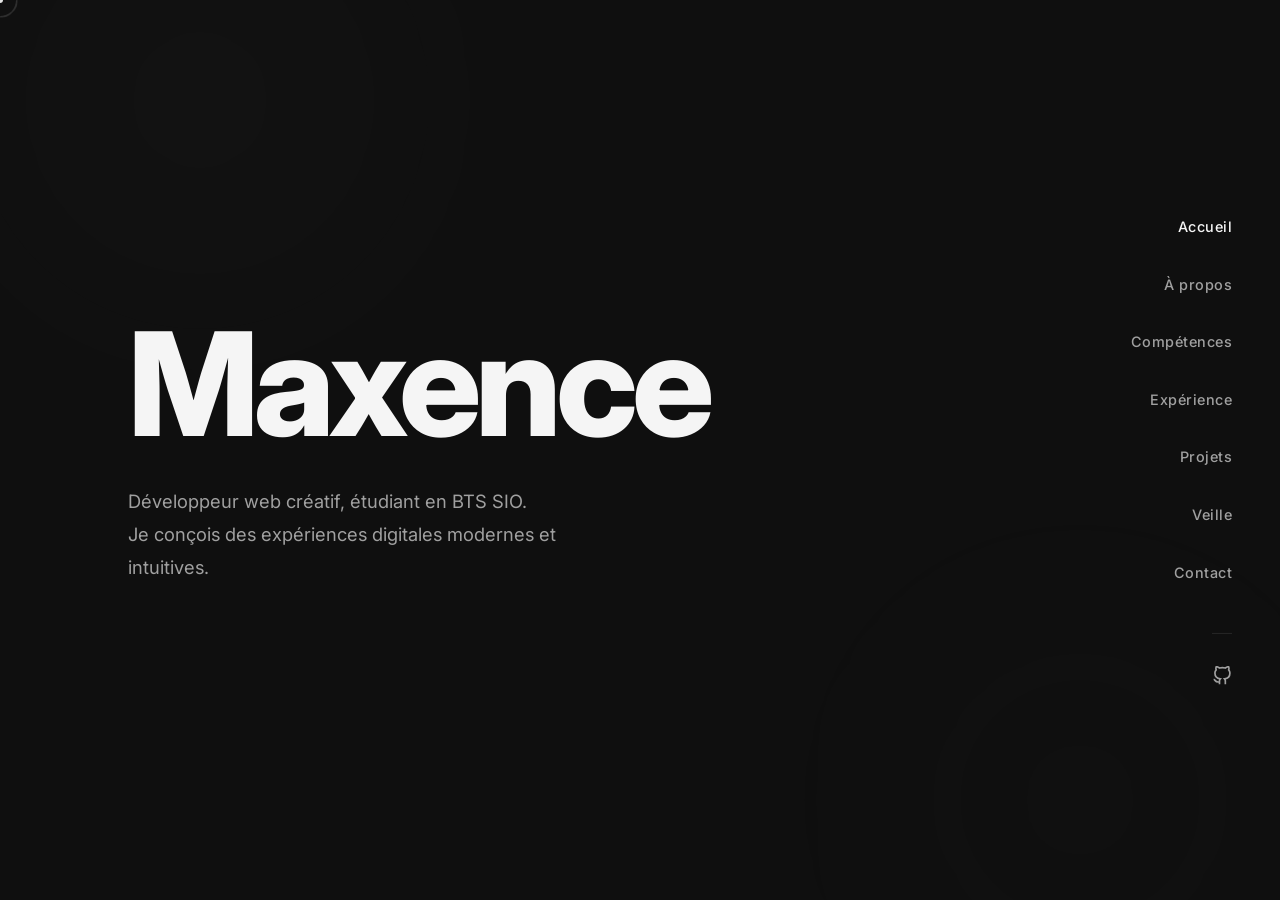
==== index.html @ 4eb8b2f7 "Add files via upload" ====
<!DOCTYPE html>
<html lang="fr">
<head>
  <meta charset="utf-8" />
  <meta name="viewport" content="width=device-width, initial-scale=1" />
  <title>Maxence — Portfolio</title>
  <link rel="stylesheet" href="style.css" />
</head>
<body>
  <nav class="navbar">
    <ul class="nav-links">
       <li><a href="index.html" class="nav-link" style="color: var(--text-primary);">Accueil</a></li>
        <li><a href="apropos.html" class="nav-link">À propos</a></li>
        <li><a href="competences.html" class="nav-link">Compétences</a></li>
        <li><a href="experience.html" class="nav-link">Expérience</a></li>
        <li><a href="projet.html" class="nav-link">Projets</a></li>
        <li><a href="veille.html" class="nav-link">Veille</a></li>
        <li><a href="contact.html" class="nav-link">Contact</a></li>
    </ul>

   <div class="nav-socials">
      <a href="https://github.com/Maxence71m" target="_blank" class="social-link" aria-label="GitHub">
        <svg width="20" height="20" viewBox="0 0 24 24" fill="none" stroke="currentColor" stroke-width="2">
          <path d="M9 19c-5 1.5-5-2.5-7-3m14 6v-3.87a3.37 3.37 0 0 0-.94-2.61c3.14-.35 6.44-1.54 6.44-7A5.44 5.44 0 0 0 20 4.77 5.07 5.07 0 0 0 19.91 1S18.73.65 16 2.48a13.38 13.38 0 0 0-7 0C6.27.65 5.09 1 5.09 1A5.07 5.07 0 0 0 5 4.77a5.44 5.44 0 0 0-1.5 3.78c0 5.42 3.3 6.61 6.44 7A3.37 3.37 0 0 0 9 18.13V22"></path>
        </svg>
      </a>
    </div>
  </nav>

  <main id="accueil">
    <div class="hero-content">
      <div class="hero-text">
        <h1 class="hero-title">
          <span class="title-word" data-text="Maxence">Maxence</span>
        </h1>
        <p class="hero-description">
          Développeur web créatif, étudiant en BTS SIO.<br>
          Je conçois des expériences digitales modernes et intuitives.
        </p>
      </div>
    </div>

    <div class="background">
      <div class="gradient-blur gradient-1"></div>
      <div class="gradient-blur gradient-2"></div>
    </div>
  </main>

  <div class="cursor-dot"></div>
  <div class="cursor-outline"></div>

  <script src="script.js"></script>
</body>
</html>
---- style.css ----
@import url('https://fonts.googleapis.com/css2?family=Syne:wght@400;500;600;700;800&family=Inter:wght@300;400;500;600&display=swap');

* {
  margin: 0;
  padding: 0;
  box-sizing: border-box;
}

:root {
  --bg: #0f0f0f;
  --text-primary: #f5f5f5;
  --text-secondary: #a0a0a0;
  --accent: #4a4a4a;
  --accent-light: #6a6a6a;
}

html {
  scroll-behavior: smooth;
}

body {
  font-family: 'Inter', -apple-system, BlinkMacSystemFont, sans-serif;
  background: var(--bg);
  color: var(--text-primary);
  overflow-x: hidden;
  line-height: 1.6;
  cursor: none;
}

/* Navbar verticale à droite */
.navbar {
  position: fixed;
  right: 3rem;
  top: 50%;
  transform: translateY(-50%);
  z-index: 1000;
  display: flex;
  flex-direction: column;
  align-items: flex-end;
  gap: 3rem;
}

.nav-links {
  list-style: none;
  display: flex;
  flex-direction: column;
  align-items: flex-end;
  gap: 2rem;
}

.nav-link {
  color: var(--text-secondary);
  text-decoration: none;
  font-size: 0.9rem;
  font-weight: 500;
  letter-spacing: 0.5px;
  position: relative;
  transition: all 0.3s cubic-bezier(0.4, 0, 0.2, 1);
  padding: 0.5rem 0;
}

.nav-link::before {
  content: '';
  position: absolute;
  right: -20px;
  top: 50%;
  transform: translateY(-50%);
  width: 0;
  height: 1px;
  background: var(--text-primary);
  transition: width 0.3s cubic-bezier(0.4, 0, 0.2, 1);
}

.nav-link:hover {
  color: var(--text-primary);
  transform: translateX(-5px);
}

.nav-link:hover::before {
  width: 15px;
}

.nav-socials {
  display: flex;
  flex-direction: column;
  gap: 1.5rem;
  padding-top: 2rem;
  border-top: 1px solid rgba(255, 255, 255, 0.1);
}

.social-link {
  color: var(--text-secondary);
  transition: all 0.3s ease;
  display: flex;
  align-items: center;
  justify-content: center;
}

.social-link:hover {
  color: var(--text-primary);
  transform: translateY(-3px);
}

/* Hero Section */
main {
  min-height: 100vh;
  display: flex;
  align-items: center;
  padding: 0 4rem 0 8rem;
  position: relative;
  overflow: hidden;
}

.hero-content {
  max-width: 800px;
  z-index: 10;
  position: relative;
}

.hero-text {
  animation: fadeInUp 1.2s cubic-bezier(0.16, 1, 0.3, 1) both;
}

@keyframes fadeInUp {
  from {
    opacity: 0;
    transform: translateY(40px);
  }
  to {
    opacity: 1;
    transform: translateY(0);
  }
}

.hero-title {
  font-size: clamp(4rem, 12vw, 9rem);
  font-weight: 800;
  line-height: 0.95;
  margin-bottom: 2rem;
  letter-spacing: -0.04em;
  color: var(--text-primary);
}

.title-word {
  display: inline-block;
  animation: slideIn 1s cubic-bezier(0.16, 1, 0.3, 1) 0.3s both;
}

@keyframes slideIn {
  from {
    opacity: 0;
    transform: translateX(-50px);
  }
  to {
    opacity: 1;
    transform: translateX(0);
  }
}

.hero-description {
  font-size: 1.15rem;
  color: var(--text-secondary);
  line-height: 1.8;
  max-width: 500px;
  font-weight: 400;
  animation: fadeIn 1s ease 0.8s both;
}

@keyframes fadeIn {
  from {
    opacity: 0;
  }
  to {
    opacity: 1;
  }
}

/* Background subtil */
.background {
  position: absolute;
  top: 0;
  left: 0;
  width: 100%;
  height: 100%;
  overflow: hidden;
  z-index: 1;
  opacity: 0.4;
}

.gradient-blur {
  position: absolute;
  border-radius: 50%;
  filter: blur(120px);
  opacity: 0.6;
  animation: float 25s infinite ease-in-out;
}

.gradient-1 {
  width: 600px;
  height: 600px;
  background: radial-gradient(circle, rgba(100, 100, 100, 0.3) 0%, transparent 70%);
  top: -200px;
  left: -100px;
  animation-delay: 0s;
}

.gradient-2 {
  width: 500px;
  height: 500px;
  background: radial-gradient(circle, rgba(80, 80, 80, 0.2) 0%, transparent 70%);
  bottom: -150px;
  right: -50px;
  animation-delay: 12s;
}

@keyframes float {
  0%, 100% {
    transform: translate(0, 0);
  }
  33% {
    transform: translate(60px, -60px);
  }
  66% {
    transform: translate(-60px, 60px);
  }
}

/* Curseur Custom */
.cursor-dot {
  width: 6px;
  height: 6px;
  background: var(--text-primary);
  border-radius: 50%;
  position: fixed;
  top: 0;
  left: 0;
  pointer-events: none;
  z-index: 10000;
  transform: translate(-50%, -50%);
  transition: transform 0.2s cubic-bezier(0.4, 0, 0.2, 1);
  mix-blend-mode: difference;
}

.cursor-outline {
  width: 35px;
  height: 35px;
  border: 1px solid var(--text-primary);
  border-radius: 50%;
  position: fixed;
  top: 0;
  left: 0;
  pointer-events: none;
  z-index: 10000;
  transform: translate(-50%, -50%);
  transition: transform 0.15s cubic-bezier(0.4, 0, 0.2, 1);
  opacity: 0.3;
  mix-blend-mode: difference;
}

/* Responsive */
@media (max-width: 1024px) {
  .navbar {
    right: 2rem;
  }

  main {
    padding: 0 3rem 0 4rem;
  }
}

@media (max-width: 768px) {
  .navbar {
    position: fixed;
    top: auto;
    bottom: 0;
    right: 0;
    left: 0;
    transform: none;
    flex-direction: row;
    justify-content: center;
    align-items: center;
    background: rgba(15, 15, 15, 0.95);
    backdrop-filter: blur(10px);
    padding: 1.5rem;
    border-top: 1px solid rgba(255, 255, 255, 0.1);
  }

  .nav-links {
    flex-direction: row;
    gap: 2rem;
  }

  .nav-link::before {
    display: none;
  }

  .nav-link:hover {
    transform: translateY(-3px);
  }

  .nav-socials {
    display: none;
  }

  main {
    padding: 0 2rem;
    align-items: center;
    justify-content: center;
    text-align: center;
  }

  .hero-content {
    max-width: 100%;
  }

  .hero-title {
    font-size: 3.5rem;
  }

  .hero-description {
    max-width: 100%;
    margin: 0 auto;
  }

  .cursor-dot,
  .cursor-outline {
    display: none;
  }

  body {
    cursor: auto !important;
  }

  a, button {
    cursor: pointer !important;
  }
}

/* --- Animations Hero améliorées --- */

/* Animation du nom Maxence */
.hero-title {
  position: relative;
  display: inline-block;
  animation: fadeSlideIn 1s cubic-bezier(0.16, 1, 0.3, 1) forwards;
}

/* Animation flottante pour la description */
.hero-description {
  opacity: 0;
  animation: floatIn 1.2s ease forwards 0.6s; /* délai pour apparaître après le titre */
}

/* Keyframes */
@keyframes fadeSlideIn {
  0% {
    opacity: 0;
    transform: translateY(-30px) scale(0.9);
  }
  60% {
    opacity: 1;
    transform: translateY(10px) scale(1.05);
  }
  100% {
    transform: translateY(0) scale(1);
  }
}

@keyframes floatIn {
  0% {
    opacity: 0;
    transform: translateY(20px);
  }
  100% {
    opacity: 1;
    transform: translateY(0);
  }
}

/* Animation légère en boucle pour donner un peu de vie */
.hero-content {
  animation: subtleFloat 6s ease-in-out infinite;
}

@keyframes subtleFloat {
  0%, 100% { transform: translateY(0); }
  50% { transform: translateY(5px); }
}

/* --- Ajout pour la page À propos --- */

/* Augmente un peu la largeur du texte pour la page à propos */
.about-content {
  max-width: 900px; 
}

/* Espacement entre les paragraphes */
.about-text p {
  margin-bottom: 1.5rem;
  font-size: 1.1rem;
  color: var(--text-secondary);
}

/* Met en valeur les mots importants en gras */
.about-text strong {
  color: var(--text-primary);
  font-weight: 600;
}


/* --- BOUTONS CV (Version Premium) --- */

.cv-actions {
  margin-top: 3rem;
  display: flex;
  gap: 1.5rem;
  flex-wrap: wrap; /* Pour le mobile */
}

/* Style de base pour tous les boutons */
.btn {
  display: inline-flex;
  align-items: center;
  justify-content: center;
  gap: 0.8rem;
  padding: 0.9rem 2rem; /* Plus grand = plus clicable */
  border-radius: 50px;
  text-decoration: none;
  font-weight: 600;
  font-size: 0.95rem;
  transition: all 0.3s cubic-bezier(0.25, 0.46, 0.45, 0.94);
  letter-spacing: 0.5px;
}

.btn svg {
  transition: transform 0.3s ease;
}

/* BOUTON PRINCIPAL (Télécharger) : Blanc sur Noir */
.btn-primary {
  background: var(--text-primary); /* Fond blanc */
  color: var(--bg); /* Texte noir */
  border: 1px solid var(--text-primary);
  box-shadow: 0 4px 15px rgba(255, 255, 255, 0.2); /* Lueur blanche */
}

.btn-primary:hover {
  transform: translateY(-4px);
  box-shadow: 0 8px 25px rgba(255, 255, 255, 0.4); /* Grosse lueur au survol */
}

/* BOUTON SECONDAIRE (Aperçu) : Transparent */
.btn-secondary {
  background: transparent;
  color: var(--text-secondary);
  border: 1px solid rgba(255, 255, 255, 0.2);
}

.btn-secondary:hover {
  border-color: var(--text-primary);
  color: var(--text-primary);
  background: rgba(255, 255, 255, 0.05);
  transform: translateY(-2px);
}

/* Animation de l'icône au survol */
.btn:hover svg {
  transform: scale(1.1);
}

/* Mobile : Boutons pleine largeur */
@media (max-width: 768px) {
  .cv-actions {
    flex-direction: column;
    gap: 1rem;
    width: 100%;
  }
  
  .btn {
    width: 100%;
  }
}



























/* ------------------------------------------------------------------------------ */
/* --- PAGE COMPÉTENCES (Version PRO - Tout Gris) --- */

.skills-container {
  width: 100%;
  max-width: 900px;
  padding-top: 4rem;
}

.section-title {
  font-family: 'Syne', sans-serif;
  font-size: 1.5rem;
  font-weight: 600;
  margin-bottom: 1.5rem;
  color: var(--text-primary);
  display: flex;
  align-items: center;
  gap: 1rem;
}

.section-title::after {
  content: '';
  height: 1px;
  flex: 1;
  background: rgba(255, 255, 255, 0.1);
}

/* La Grille */
.skills-grid {
  display: grid;
  grid-template-columns: repeat(auto-fill, minmax(140px, 1fr));
  gap: 1.5rem;
}

/* Les Cartes */
.skill-card {
  background: rgba(255, 255, 255, 0.03);
  border: 1px solid rgba(255, 255, 255, 0.05);
  border-radius: 12px;
  padding: 1.5rem;
  display: flex;
  flex-direction: column;
  align-items: center;
  justify-content: center;
  gap: 1rem;
  transition: all 0.3s cubic-bezier(0.4, 0, 0.2, 1);
  cursor: default;
}

/* GESTION UNIFIÉE DES ICÔNES ET SVG */
/* Tout le monde en gris par défaut */
.skill-card i,
.skill-card svg {
  font-size: 3rem; /* Taille pour les icônes texte */
  color: var(--text-secondary); 
  fill: var(--text-secondary); /* Important pour les SVG */
  transition: all 0.3s ease;
}

.skill-card span {
  font-size: 0.9rem;
  font-weight: 500;
  color: var(--text-secondary);
  transition: color 0.3s ease;
}

/* Effet Hover sur la carte */
.skill-card:hover {
  transform: translateY(-5px);
  background: rgba(255, 255, 255, 0.06);
  border-color: rgba(255, 255, 255, 0.2);
}

/* Au survol, TOUT passe en blanc brillant */
.skill-card:hover i,
.skill-card:hover svg {
  color: var(--text-primary);
  fill: var(--text-primary);
  transform: scale(1.1);
}

.skill-card:hover span {
  color: var(--text-primary);
}

/* Mobile */
@media (max-width: 768px) {
  .skills-grid {
    grid-template-columns: repeat(2, 1fr);
  }
  .skills-container {
    padding-top: 2rem;
    padding-bottom: 6rem;
  }
}

/* --- PAGE EXPÉRIENCE (Timeline) --- */

.timeline-container {
  max-width: 800px;
  width: 100%;
  padding-top: 4rem;
  padding-bottom: 4rem;
}

.timeline {
  position: relative;
  margin-top: 3rem;
  padding-left: 2rem;
  border-left: 2px solid rgba(255, 255, 255, 0.1);
}

.timeline-item {
  position: relative;
  margin-bottom: 3rem;
  padding-left: 2rem;
}

/* Le point lumineux sur la ligne */
.timeline-item::before {
  content: '';
  position: absolute;
  left: -2.6rem; /* Ajustement pour centrer sur la ligne */
  top: 0;
  width: 16px;
  height: 16px;
  background: var(--bg);
  border: 2px solid var(--text-secondary);
  border-radius: 50%;
  transition: all 0.3s ease;
  z-index: 1;
}

/* Quand on survole une expérience, le point s'allume */
.timeline-item:hover::before {
  background: var(--text-primary);
  border-color: var(--text-primary);
  box-shadow: 0 0 15px rgba(255, 255, 255, 0.3);
}

.timeline-date {
  font-size: 0.9rem;
  color: var(--text-secondary);
  margin-bottom: 0.5rem;
  display: block;
  font-family: 'Syne', sans-serif;
}

.timeline-content {
  background: rgba(255, 255, 255, 0.03);
  border: 1px solid rgba(255, 255, 255, 0.05);
  border-radius: 12px;
  padding: 1.5rem;
  transition: all 0.3s cubic-bezier(0.4, 0, 0.2, 1);
}

.timeline-item:hover .timeline-content {
  background: rgba(255, 255, 255, 0.06);
  border-color: rgba(255, 255, 255, 0.2);
  transform: translateX(10px); /* Petite animation vers la droite */
}

.timeline-content h3 {
  font-size: 1.2rem;
  color: var(--text-primary);
  margin-bottom: 0.3rem;
}

.timeline-content .company {
  font-size: 1rem;
  color: #fff; /* Un peu plus blanc pour ressortir */
  font-weight: 500;
  display: block;
  margin-bottom: 1rem;
}

.timeline-content p {
  color: var(--text-secondary);
  font-size: 0.95rem;
  line-height: 1.6;
}

/* Les petits badges (tags) pour les technos */
.tags {
  display: flex;
  gap: 0.5rem;
  margin-top: 1rem;
  flex-wrap: wrap;
}

.tag {
  font-size: 0.75rem;
  padding: 4px 10px;
  border-radius: 20px;
  background: rgba(255, 255, 255, 0.1);
  color: var(--text-secondary);
  border: 1px solid rgba(255, 255, 255, 0.05);
}

/* Mobile */
@media (max-width: 768px) {
  .timeline {
    padding-left: 1rem;
  }
  .timeline-item {
    padding-left: 1rem;
  }
  .timeline-item::before {
    left: -1.6rem;
  }
}

/* --------------------------------------------------------------------- */
/* --- PAGE VEILLE --- */
/* =========================================
   PAGE VEILLE - DESIGN FINAL (PREMIUM)
   ========================================= */

/* --- 1. LES 3 BLOCS D'INTRO --- */
.veille-intro-container {
    display: grid;
    grid-template-columns: repeat(auto-fit, minmax(300px, 1fr));
    gap: 25px;
    margin-bottom: 60px;
}

.intro-box {
    /* Fond en dégradé subtil pour l'effet 3D */
    background: linear-gradient(145deg, rgba(255, 255, 255, 0.05) 0%, rgba(255, 255, 255, 0.01) 100%);
    border: 1px solid rgba(255, 255, 255, 0.08);
    backdrop-filter: blur(10px); /* Flou arrière-plan */
    padding: 25px;
    border-radius: 16px;
    box-shadow: 0 4px 15px rgba(0, 0, 0, 0.2);
    transition: transform 0.3s ease, border-color 0.3s ease, box-shadow 0.3s ease;
    display: flex;
    flex-direction: column;
}

.intro-box:hover {
    transform: translateY(-5px);
    border-color: rgba(255, 255, 255, 0.2);
    box-shadow: 0 8px 25px rgba(0, 0, 0, 0.3);
}

/* La case Highlight (Milieu) */
.intro-box.highlight {
    background: linear-gradient(145deg, rgba(255, 255, 255, 0.1) 0%, rgba(255, 255, 255, 0.03) 100%);
    border-left: 4px solid #fff; 
}

.intro-box h3 { margin-top: 0; margin-bottom: 15px; color: #fff; font-size: 1.3rem; }
.intro-box p { font-size: 0.95rem; color: #b0b8c4; line-height: 1.6; margin: 0; }


/* --- 2. LES ARTICLES (ACTUALITÉS) --- */

.section-title {
    font-size: 1.8rem;
    margin-bottom: 30px;
    border-bottom: 1px solid rgba(255,255,255,0.1);
    padding-bottom: 10px;
    display: inline-block;
}

/* Grille pour les articles */
.articles-grid {
    display: flex;
    flex-direction: column;
    gap: 30px;
    max-width: 900px; /* Largeur max pour la lecture */
}

/* Carte Article */
.article-card {
    background: rgba(20, 20, 20, 0.6);
    border: 1px solid rgba(255, 255, 255, 0.1);
    padding: 25px;
    border-radius: 16px;
    transition: transform 0.3s;
}

.article-card:hover {
    transform: translateY(-5px);
    background: rgba(40, 40, 40, 0.8);
}

/* Bordure rouge pour Danger */
.article-card.danger { border-color: rgba(220, 38, 38, 0.5); }

/* En-tête date/tag */
.card-meta {
    display: flex;
    justify-content: space-between;
    margin-bottom: 10px;
    font-size: 0.85rem;
    color: #888;
}

.tag { background: #333; padding: 2px 8px; border-radius: 4px; color: #fff; }

.article-card h3 { margin: 5px 0; color: #e2e8f0; font-size: 1.4rem; }
.source { font-style: italic; color: #666; font-size: 0.85rem; margin-bottom: 15px; }

/* Zone Analyse */
.avis {
    background: rgba(255, 255, 255, 0.05);
    padding: 15px;
    border-radius: 6px;
    font-size: 0.95rem;
    color: #ccc;
    margin: 20px 0;
    border-left: 2px solid #fff;
}

/* Bouton Lire */
.btn-read {
    display: inline-block;
    text-decoration: none;
    color: white;
    background: rgba(255,255,255,0.1);
    padding: 10px 20px;
    border-radius: 30px;
    font-size: 0.9rem;
    transition: background 0.3s, color 0.3s;
    font-weight: bold;
}

.btn-read:hover { background: #fff; color: #000; }

/* --------------------------------------------------------------------- */
/* --- PAGE CONTACT --- */

/* Conteneur global */
.contact-container {
  margin-top: 4rem;
  display: grid;
  grid-template-columns: 1fr 1.2fr;
  gap: 3rem;
  align-items: stretch;
}

/* Cartes */
.contact-card {
  background: rgba(255, 255, 255, 0.03);
  border: 1px solid rgba(255, 255, 255, 0.06);
  border-radius: 18px;
  padding: 2.5rem;
  transition: all 0.35s cubic-bezier(0.4, 0, 0.2, 1);
}

/* Hover léger (cohérent avec compétences / expérience) */
.contact-card:hover {
  background: rgba(255, 255, 255, 0.06);
  border-color: rgba(255, 255, 255, 0.15);
  transform: translateY(-6px);
}

/* Carte infos */
.info-card h2 {
  font-family: 'Syne', sans-serif;
  font-size: 1.4rem;
  margin-bottom: 1rem;
}

.info-card p {
  color: var(--text-secondary);
  margin-bottom: 2rem;
}

.info-item {
  display: flex;
  align-items: center;
  gap: 1rem;
  margin-bottom: 1.2rem;
  font-size: 0.95rem;
  color: var(--text-secondary);
}

.info-item .icon {
  font-size: 1.2rem;
}

.link-text {
  color: var(--text-primary);
  text-decoration: none;
  position: relative;
}

.link-text::after {
  content: '';
  position: absolute;
  left: 0;
  bottom: -2px;
  width: 0;
  height: 1px;
  background: var(--text-primary);
  transition: width 0.3s ease;
}

.link-text:hover::after {
  width: 100%;
}

/* ---------------- FORMULAIRE ---------------- */

.form-group {
  margin-bottom: 1.8rem;
  display: flex;
  flex-direction: column;
}

.form-group label {
  font-size: 0.85rem;
  color: var(--text-secondary);
  margin-bottom: 0.4rem;
}

.form-group input,
.form-group textarea {
  background: transparent;
  border: none;
  border-bottom: 1px solid rgba(255, 255, 255, 0.2);
  padding: 0.6rem 0;
  color: var(--text-primary);
  font-size: 0.95rem;
  font-family: inherit;
  transition: border-color 0.3s ease;
}

/* Focus propre */
.form-group input:focus,
.form-group textarea:focus {
  outline: none;
  border-bottom-color: var(--text-primary);
}

/* Placeholder discret */
.form-group input::placeholder,
.form-group textarea::placeholder {
  color: rgba(255, 255, 255, 0.35);
}

/* Bouton */
.btn-submit {
  margin-top: 1rem;
  align-self: flex-start;
  padding: 0.8rem 2.2rem;
  border-radius: 50px;
  border: 1px solid var(--text-primary);
  background: var(--text-primary);
  color: var(--bg);
  font-weight: 600;
  font-size: 0.9rem;
  cursor: pointer;
  transition: all 0.3s ease;
}

/* Hover bouton */
.btn-submit:hover {
  transform: translateY(-3px);
  box-shadow: 0 8px 25px rgba(255, 255, 255, 0.35);
}

/* ---------------- RESPONSIVE ---------------- */

@media (max-width: 900px) {
  .contact-container {
    grid-template-columns: 1fr;
    gap: 2rem;
  }

  .btn-submit {
    width: 100%;
    text-align: center;
  }
}

/* =========================================
   PAGE PROJETS - GRILLE ET CARTES
   ========================================= */

.projects-grid {
    display: grid;
    grid-template-columns: repeat(auto-fit, minmax(320px, 1fr));
    gap: 30px;
    margin-top: 50px;
}

/* Design de la carte projet */
.project-card {
    background: linear-gradient(145deg, rgba(255, 255, 255, 0.05) 0%, rgba(255, 255, 255, 0.01) 100%);
    border: 1px solid rgba(255, 255, 255, 0.08);
    backdrop-filter: blur(10px);
    padding: 30px;
    border-radius: 16px;
    box-shadow: 0 4px 15px rgba(0, 0, 0, 0.2);
    display: flex;
    flex-direction: column;
    justify-content: space-between; /* Pousse le bouton en bas */
    transition: transform 0.3s ease, border-color 0.3s ease;
}

.project-card:hover {
    transform: translateY(-5px);
    border-color: rgba(255, 255, 255, 0.2);
    background: linear-gradient(145deg, rgba(255, 255, 255, 0.08) 0%, rgba(255, 255, 255, 0.02) 100%);
}

.project-tags {
    display: flex;
    gap: 10px;
    margin-bottom: 15px;
    flex-wrap: wrap;
}

/* Réutilisation du style tag */
.project-card .tag {
    background: rgba(255, 255, 255, 0.1);
    padding: 4px 12px;
    border-radius: 20px;
    color: #fff;
    font-size: 0.8rem;
    font-weight: 500;
}

.project-card h3 {
    margin: 0 0 15px 0;
    color: #fff;
    font-size: 1.4rem;
}

.project-desc {
    color: #b0b8c4;
    font-size: 0.95rem;
    line-height: 1.6;
    margin-bottom: 25px;
}

/* Bouton pour aller voir le projet */
.btn-project {
    display: inline-block;
    text-decoration: none;
    color: #000;
    background: #fff;
    padding: 10px 20px;
    border-radius: 8px;
    font-size: 0.9rem;
    font-weight: bold;
    text-align: center;
    transition: background 0.3s, transform 0.2s;
    width: fit-content;
}

.btn-project:hover {
    background: #ddd;
    transform: translateX(5px); /* Petite animation vers la droite */
}

/* --- Carte "Vide" pour les projets à venir --- */
.empty-card {
    border: 1px dashed rgba(255, 255, 255, 0.2);
    background: transparent;
}

.empty-card:hover {
    transform: none;
    border-color: rgba(255, 255, 255, 0.4);
}

.btn-project.disabled {
    background: rgba(255, 255, 255, 0.1);
    color: #666;
    cursor: not-allowed;
}
.btn-project.disabled:hover {
    transform: none;
    background: rgba(255, 255, 255, 0.1);
}
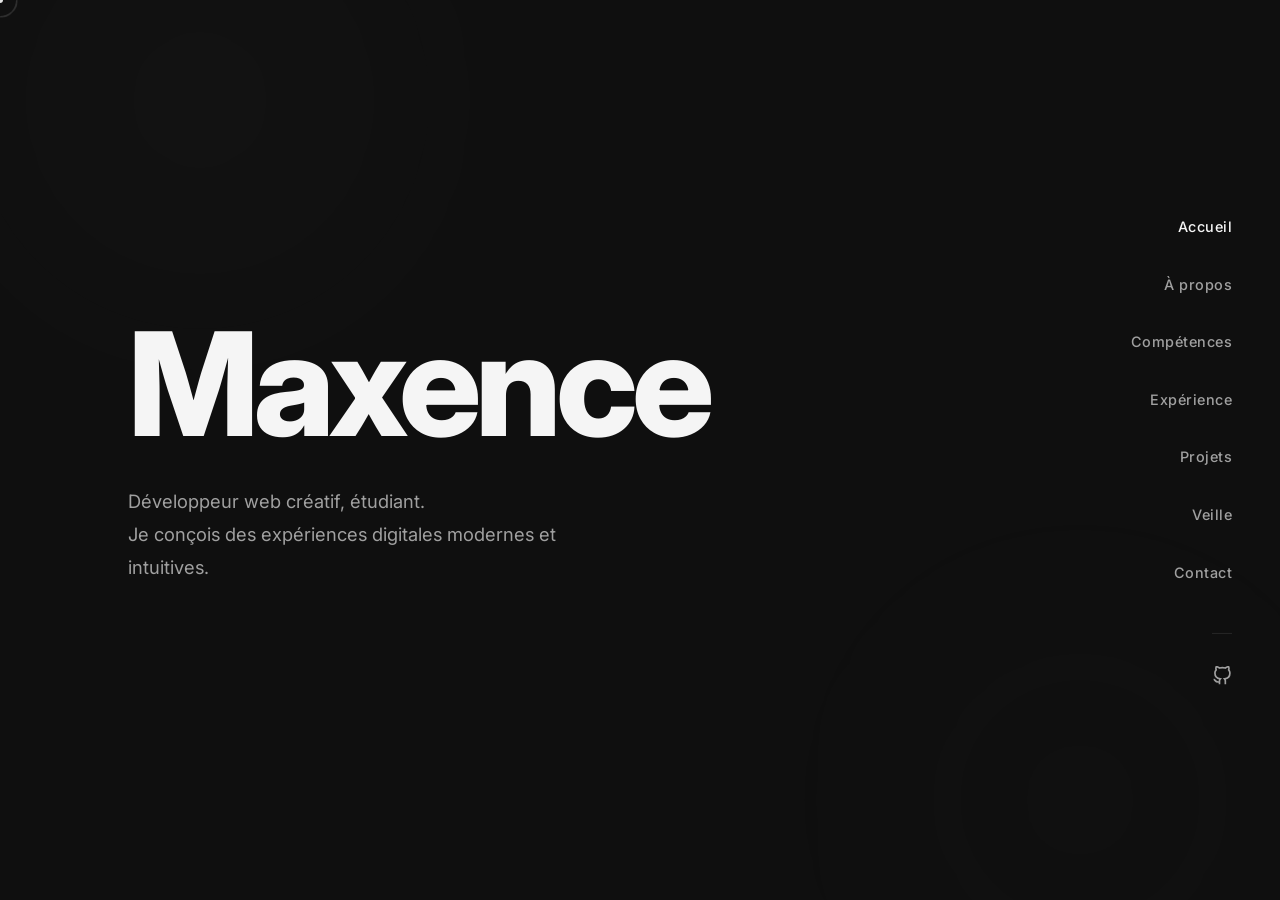
==== commit 3031669f: "index" ====
--- a/index.html
+++ b/index.html
@@ -34,7 +34,7 @@
           <span class="title-word" data-text="Maxence">Maxence</span>
         </h1>
         <p class="hero-description">
-          Développeur web créatif, étudiant en BTS SIO.<br>
+          Développeur web créatif, étudiant.<br>
           Je conçois des expériences digitales modernes et intuitives.
         </p>
       </div>
--- a/style.css
+++ b/style.css
@@ -837,6 +837,29 @@
 
 .btn-read:hover { background: #fff; color: #000; }
 
+.article-card.danger { 
+    border-color: rgba(220, 38, 38, 0.3);
+    box-shadow: inset 0 0 15px rgba(220, 38, 38, 0.05); /* Lueur rouge très discrète à l'intérieur */
+}
+/* Ajoute une classe .projection dans ton HTML sur le div correspondant */
+.projection {
+    color: #44ff88; /* Un vert émeraude discret */
+    font-weight: 500;
+    margin-top: 10px;
+    padding-left: 10px;
+    border-left: 1px dashed rgba(68, 255, 136, 0.3);
+}
+
+.tag {
+    background: rgba(255, 255, 255, 0.05);
+    border: 1px solid rgba(255, 255, 255, 0.1);
+    padding: 4px 12px; /* Un peu plus d'air */
+    border-radius: 20px; /* Plus arrondi pour le côté moderne */
+    font-size: 0.75rem;
+    text-transform: uppercase;
+    letter-spacing: 0.5px;
+}
+
 /* --------------------------------------------------------------------- */
 /* --- PAGE CONTACT --- */
 
@@ -1087,5 +1110,54 @@
     background: rgba(255, 255, 255, 0.1);
 }
 
-
-
+/* --- CORRECTION DES CLICS BLOQUÉS --- */
+
+/* 1. On empêche le curseur et le fond de bloquer les clics */
+.cursor-dot, 
+.cursor-outline,
+.background {
+    pointer-events: none !important;
+}
+
+/* 2. On remonte UNIQUEMENT le contenu, sans toucher au design de la navbar */
+.hero-content {
+    position: relative;
+    z-index: 10;
+}
+
+/* 3. On s'assure que les cartes et boutons sont bien cliquables */
+.project-card, 
+.btn-project {
+    position: relative;
+    z-index: 20;
+}
+
+/* --- CORRECTION NAVBAR SUR MOBILE --- */
+@media (max-width: 768px) {
+    .navbar {
+        padding: 10px 15px;
+        flex-direction: column; /* Place le menu et l'icône GitHub l'un sous l'autre */
+        align-items: center;
+        gap: 10px;
+    }
+    
+    .nav-links {
+        display: flex;
+        justify-content: flex-start;
+        width: 100%;
+        overflow-x: auto; /* Active le défilement horizontal avec le doigt */
+        -webkit-overflow-scrolling: touch; /* Défilement ultra fluide sur iPhone */
+        scrollbar-width: none; /* Cache la barre de scroll (Firefox) */
+        gap: 15px;
+        padding-bottom: 5px;
+    }
+
+    /* Cache la vilaine barre de scroll sur Chrome/Safari/Edge */
+    .nav-links::-webkit-scrollbar {
+        display: none;
+    }
+
+    .nav-links li {
+        flex-shrink: 0; /* Empêche le texte des liens de s'écraser sur plusieurs lignes */
+    }
+}
